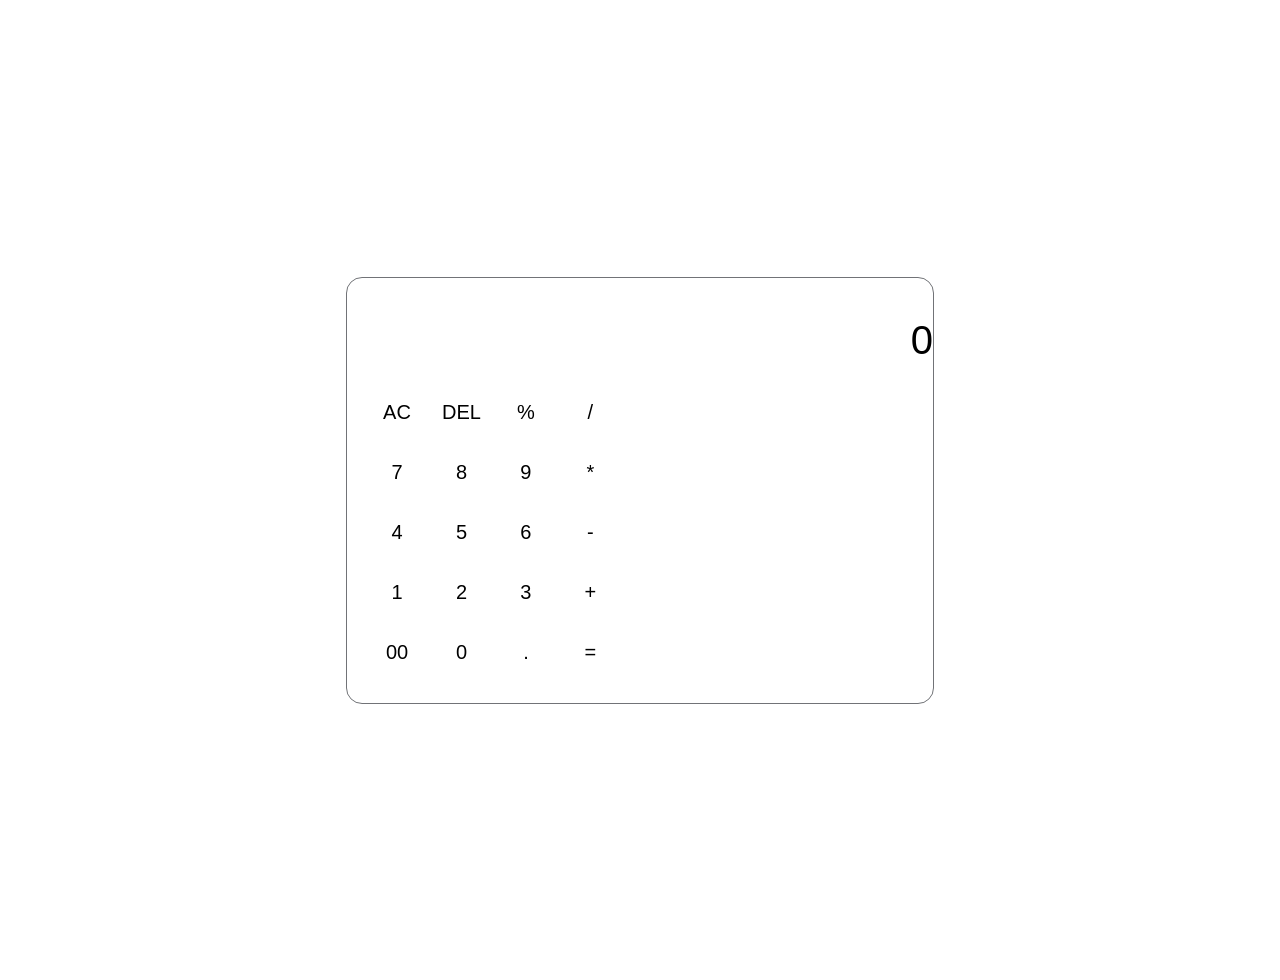
==== calculator_html.html @ cccef47f "started working" ====
<!DOCTYPE html>
<html lang="en">

<head>
    <meta charset="UTF-8">
    <meta name="viewport" content="width=device-width, initial-scale=1.0">
    <link rel="stylesheet" href="calculator_css.css">
    <title>Calculator</title>
    <div class = "calculator">
    <div class="placeholder">
        <input type="text" , value="0">
    </div>
    <div>
        <button>AC</button>
        <button>DEL</button>
        <button>%</button>
        <button>/</button>
    </div>
    <div>
        <button>7</button>
        <button>8</button>
        <button>9</button>
        <button>*</button>
    </div>
    <div>
        <button>4</button>
        <button>5</button>
        <button>6</button>
        <button>-</button>
    </div>
    <div>
    <button>1</button>
    <button>2</button>
    <button>3</button>
    <button>+</button>
    </div>
    <div>
        <button>00</button>
        <button>0</button>
        <button>.</button>
        <button>=</button>
    </div>
</div>
</head>

<body>

</body>

</html>
---- calculator_css.css ----
*{
    margin : 0;
    padding : 0;
    font-family : 'poppins' , sans-serif;

}
body{
    display : flex;
    flex-direction: column;
    justify-content: center;
    align-items: center;
    padding : 20px;
    border : none;
    margin : 20px;
    height : 100vh;

    
}

.calculator{
    border : 1px solid #717377;
    padding : 20px;
    border-radius: 16px;
    background : transparent;
    box-shadow: 0px 3px 15px rgbs(113 115,119, 0.5);
}

input{
    width : 100%;
    border : none;
    padding : 10px;
    margin : 10px;
    background : transparent;
    font-size: 40px;
    text-align: right;
    box-shadow: 0px 3px 15px rgbs(64, 84, 84, 0.1);
    cursor: pointer;
}

input::placeholder{
     color : #ffffff;    
}

button{
    border : none;
    width : 60px;
    height : 60px;
    background : transparent;
    border-radius: 50px;
    font-size : 20px;
    box-shadow : -8px 15px rgba(255, 255, 255, alpha 0.1);
    cursor: pointer;
    
}
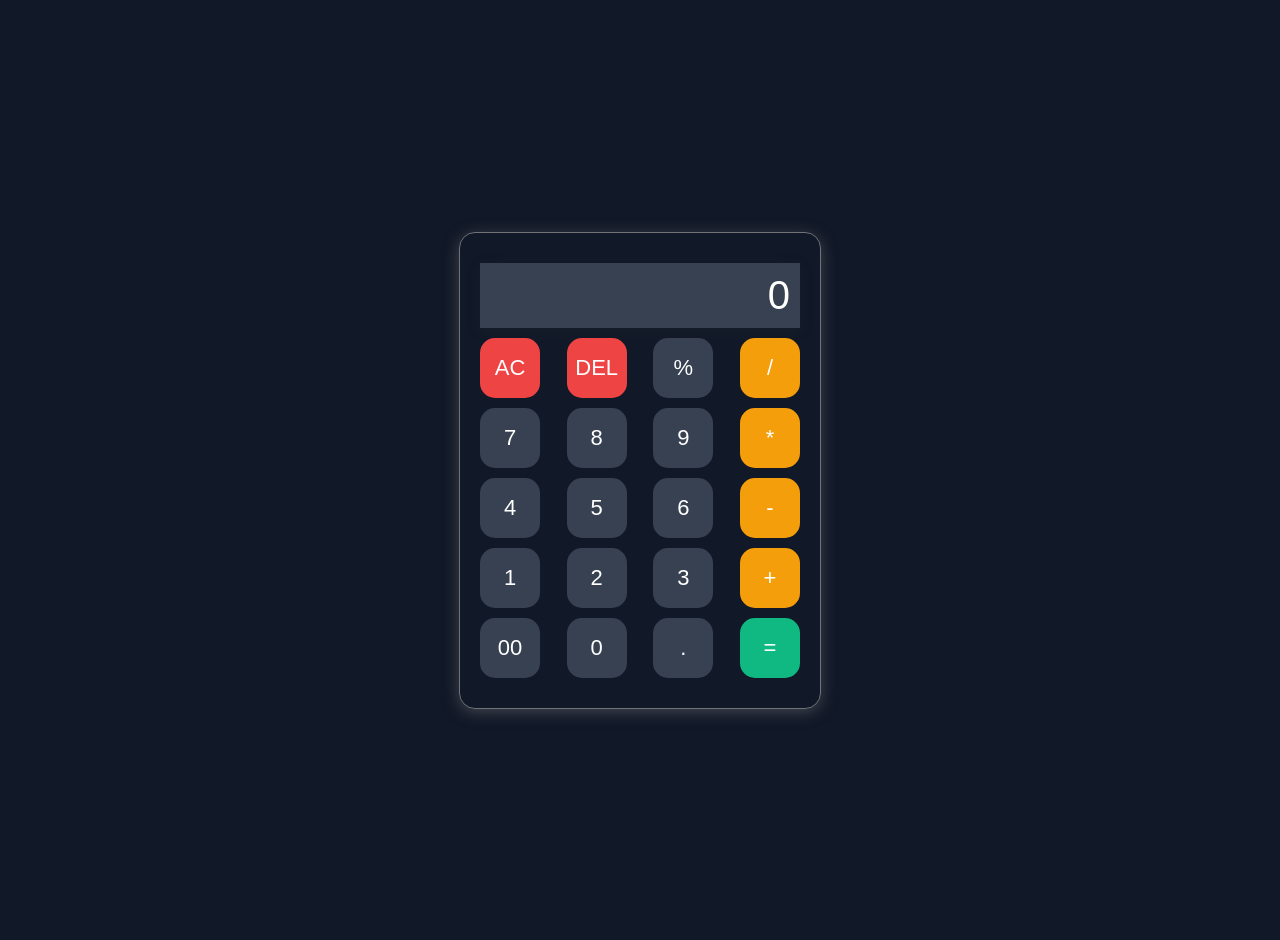
==== commit 36e81c1c: "build calculator" ====
--- a/calculator_html.html
+++ b/calculator_html.html
@@ -4,47 +4,48 @@
 <head>
     <meta charset="UTF-8">
     <meta name="viewport" content="width=device-width, initial-scale=1.0">
+    <link href="https://fonts.googleapis.com/css2?family=Playfair+Display&family=DM+Sans:wght@300;400;500&display=swap" rel="stylesheet">
     <link rel="stylesheet" href="calculator_css.css">
+
     <title>Calculator</title>
+    </head>
+    <body>
     <div class = "calculator">
     <div class="placeholder">
-        <input type="text" , value="0">
+        <input type="text" id = "display" value ="0">
     </div>
     <div>
-        <button>AC</button>
-        <button>DEL</button>
-        <button>%</button>
-        <button>/</button>
+        <button class="btn-util" onclick = "pressKey('AC')">AC</button>
+        <button class="btn-util" onclick = "pressKey('DEL')">DEL</button>
+        <button onclick = "pressKey('%')">%</button>
+        <button class="btn-op"  onclick = "pressKey('/')">/</button>
     </div>
     <div>
-        <button>7</button>
-        <button>8</button>
-        <button>9</button>
-        <button>*</button>
+        <button class="btn-num" onclick = "pressKey('7')">7</button>
+        <button onclick = "pressKey('8')">8</button>
+        <button onclick = "pressKey('9')">9</button>
+        <button class="btn-op"  onclick = "pressKey('*')">*</button>
     </div>
     <div>
-        <button>4</button>
-        <button>5</button>
-        <button>6</button>
-        <button>-</button>
+        <button onclick = "pressKey('4')">4</button>
+        <button onclick = "pressKey('5')">5</button>
+        <button onclick = "pressKey('6')">6</button>
+        <button class="btn-op"  onclick = "pressKey('-')">-</button>
     </div>
     <div>
-    <button>1</button>
-    <button>2</button>
-    <button>3</button>
-    <button>+</button>
+    <button onclick = "pressKey('1')">1</button>
+    <button onclick = "pressKey('2')">2</button>
+    <button onclick = "pressKey('3')">3</button>
+    <button class="btn-op" onclick = "pressKey('+')">+</button>
     </div>
     <div>
-        <button>00</button>
-        <button>0</button>
-        <button>.</button>
-        <button>=</button>
+        <button onclick = "pressKey('00')">00</button>
+        <button onclick = "pressKey('0')">0</button>
+        <button onclick = "pressKey('.')">.</button>
+        <button class="btn-eq" onclick = "pressKey('=')">=</button>
     </div>
 </div>
-</head>
-
-<body>
-
+<script src = "calculator_js.js"></script>
 </body>
 
 </html>
--- a/calculator_css.css
+++ b/calculator_css.css
@@ -1,3 +1,4 @@
+
 *{
     margin : 0;
     padding : 0;
@@ -11,10 +12,9 @@
     align-items: center;
     padding : 20px;
     border : none;
-    margin : 20px;
     height : 100vh;
-
-    
+    background:#111827;
+       
 }
 
 .calculator{
@@ -22,19 +22,22 @@
     padding : 20px;
     border-radius: 16px;
     background : transparent;
-    box-shadow: 0px 3px 15px rgbs(113 115,119, 0.5);
+    box-shadow: 0px 3px 15px rgba(113 115,119, 0.5);
+    width: 320px;
 }
 
 input{
-    width : 100%;
     border : none;
     padding : 10px;
-    margin : 10px;
     background : transparent;
     font-size: 40px;
     text-align: right;
-    box-shadow: 0px 3px 15px rgbs(64, 84, 84, 0.1);
+    box-shadow: 0px 3px 15px rgba(64, 84, 84, 0.1);
     cursor: pointer;
+    width: 100%;
+    box-sizing: border-box;
+    background : #374151;
+    color : white;
 }
 
 input::placeholder{
@@ -42,13 +45,42 @@
 }
 
 button{
+    display : grid;
     border : none;
     width : 60px;
     height : 60px;
     background : transparent;
-    border-radius: 50px;
-    font-size : 20px;
-    box-shadow : -8px 15px rgba(255, 255, 255, alpha 0.1);
-    cursor: pointer;
-    
-}+    font-size : 22px;
+    box-shadow : -8px-8px 15px rgba(255, 255, 255,  0.1);
+    cursor: pointer; 
+    background: #374151;
+    color:white; 
+    transition:0.2s;
+    border-radius:15px;
+    display:flex;
+    justify-content:center;
+    align-items:center;
+
+}
+
+.calculator div {
+    display: flex;
+    justify-content: space-between;
+    margin: 10px 0;
+}
+
+button:hover{
+    transform:scale(1.05);
+}
+.btn-util{
+    background:#ef4444;
+}
+.btn-op{
+    background:#f59e0b;
+}
+.btn-eq{
+    background:#10b981;
+}
+button:active{
+    transform:scale(0.95);
+}
